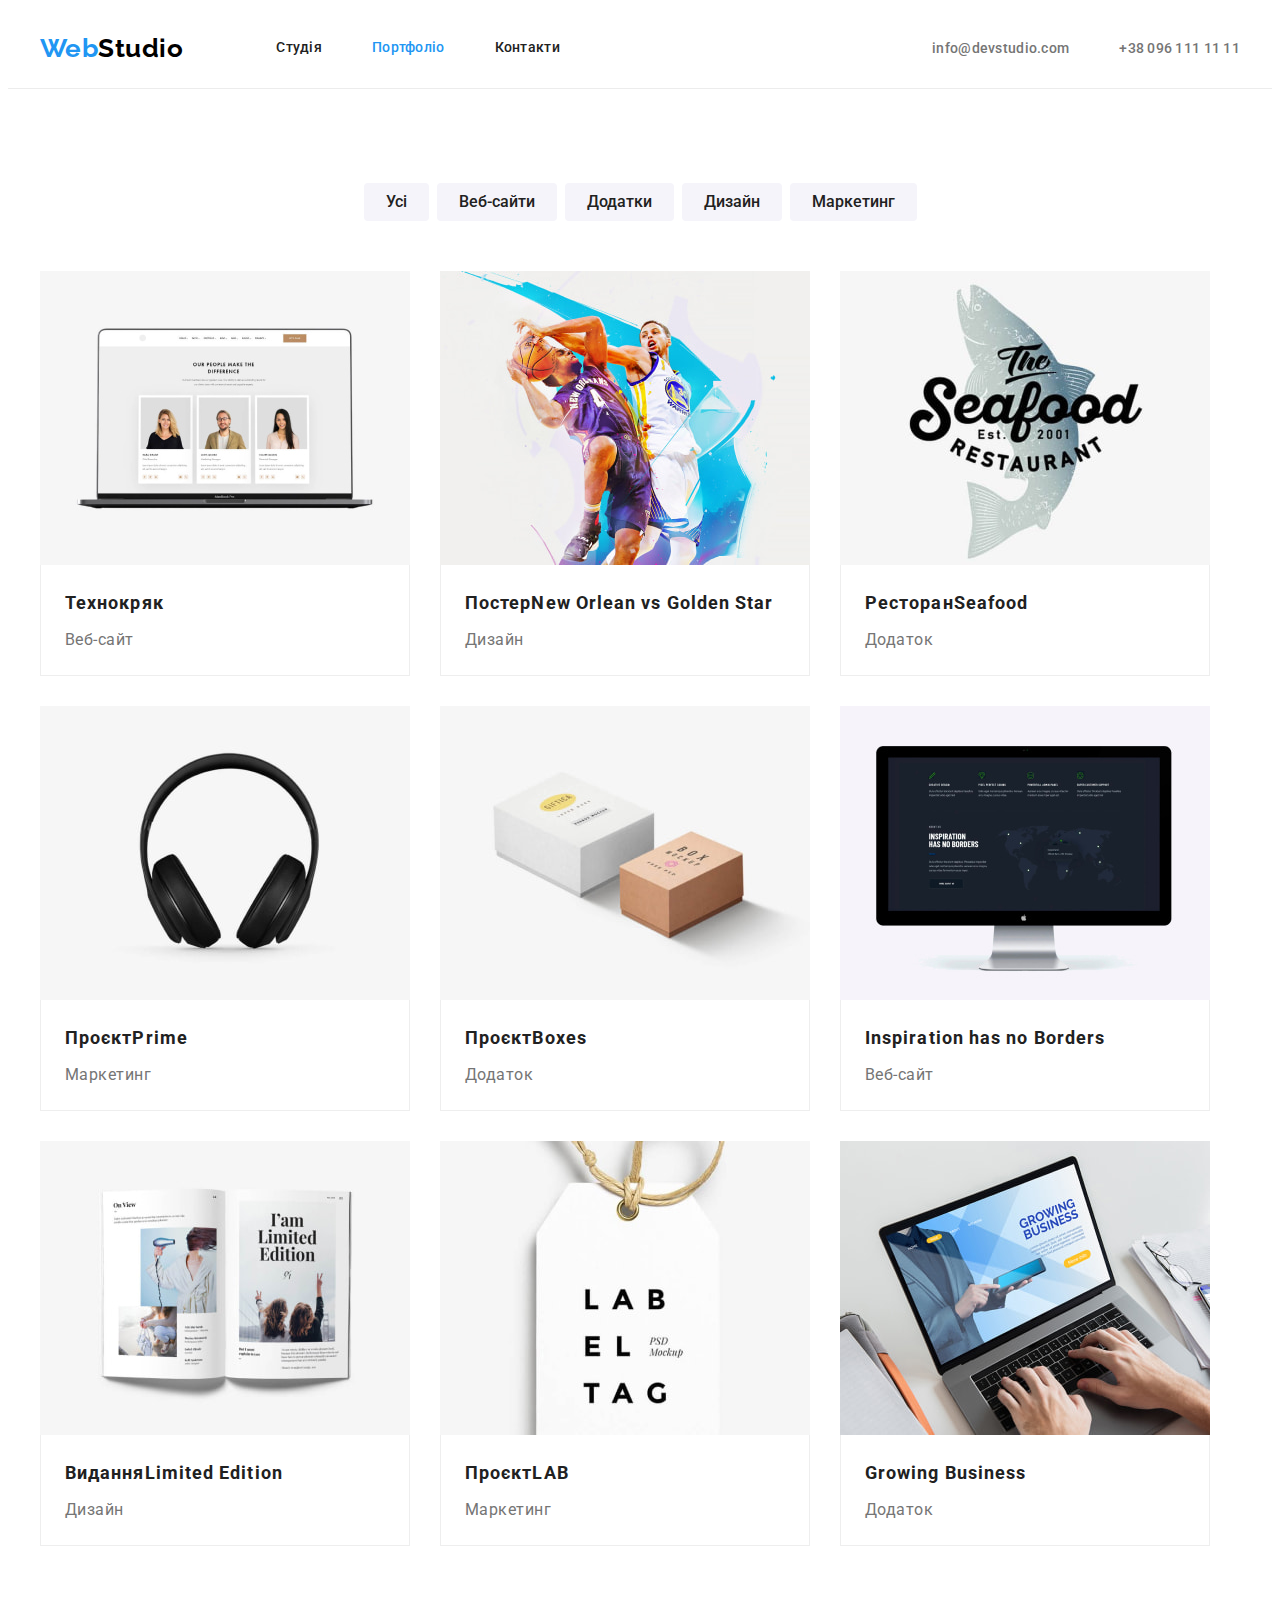
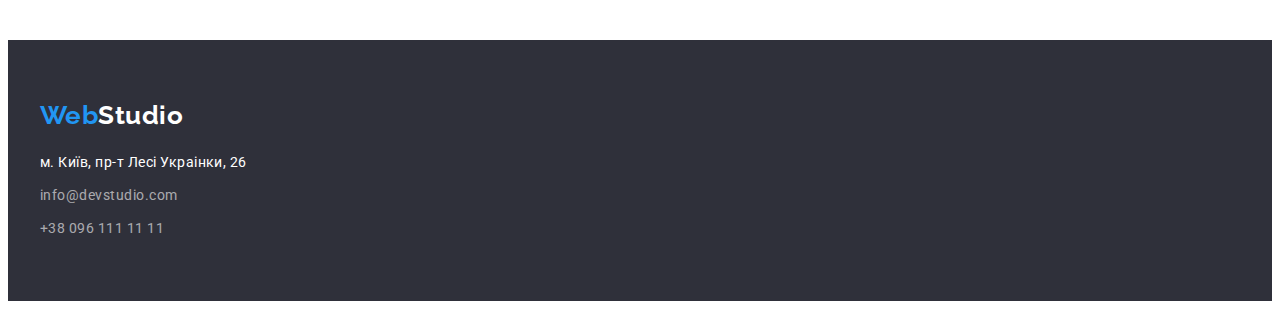
==== portfolio.html @ f10202e8 "Initial commit" ====
<!DOCTYPE html>
<html lang="uk">
<head>
  <meta charset="UTF-8" />
  <meta http-equiv="X-UA-Compatible" content="IE=edge" />
  <meta name="viewport" content="width=device-width, initial-scale=1.0" />
  <title>WebStudio</title>
  <!-- Fonts -->
  <link rel="preconnect" href="https://fonts.googleapis.com" />
  <link rel="preconnect" href="https://fonts.gstatic.com" crossorigin />
  <link href="https://fonts.googleapis.com/css2?family=Raleway:wght@700&family=Roboto:wght@400;500;700;900&display=swap" rel="stylesheet" />
  <!-- Styles -->
  <link rel="stylesheet" href="https://cdnjs.cloudflare.com/ajax/libs/modern-normalize/1.1.0/modern-normalize.min.css" integrity="sha512-wpPYUAdjBVSE4KJnH1VR1HeZfpl1ub8YT/NKx4PuQ5NmX2tKuGu6U/JRp5y+Y8XG2tV+wKQpNHVUX03MfMFn9Q==" crossorigin="anonymous" referrerpolicy="no-referrer" />
  <link rel="stylesheet" href="./css/styles.css" />
</head>
<body>
  <!-- Header (logo, menu) -->
  <header class="header">
    <div class="container header-container">
      <!-- Menu Nav -->
      <nav class="main-nav">
        <!-- Logo -->
        <a class="logo link" lang="en" href="./index.html">Web<span class="header-logo">Studio</span></a>
        <ul class="nav-list">
          <li class="nav-item">
            <a class="link" href="./index.html">Студія</a>
          </li>
          <li class="nav-item">
            <a class="link active-page" href="./portfolio.html">Портфоліо</a>
          </li>
          <li class="nav-item">
            <a class="link" href="">Контакти</a>
          </li> 
        </ul>
      </nav>

      <!-- Email,tel -->
      <ul class="contact-list">
        <li class="contact-item">
          <a class="link" href="mailto:info@devstudio.com">info@devstudio.com</a>
        </li>
        <li class="contact-item">
          <a class="link" href="tel:+380961111111">+38 096 111 11 11</a>
        </li>
      </ul>
    </div>
  </header>

<!-- Main -->
<main>
  <!-- Portfolio  -->
  <section class="section">
    <div class="container">
      <h1 class="visually-hidden">Наше портфоліо</h1>
      <!-- Filter button -->
      <ul class="filter-list">
        <li class="filter-item">
          <button class="filter-btn" type="button">Усі</button>
        </li>
        <li class="filter-item">
          <button class="filter-btn" type="button">Веб-сайти</button>
        </li>
        <li class="filter-item">
          <button class="filter-btn" type="button">Додатки</button>
        </li>
        <li class="filter-item">
          <button class="filter-btn" type="button">Дизайн</button>
        </li>
        <li class="filter-item">
          <button class="filter-btn" type="button">Маркетинг</button>
        </li>
      </ul>

      <!-- Portfolio elements -->
      <ul class="portfolio-list">
        <li class="portfolio-item">
          <a class="link" href="#">
            <img width="370" src="./images/portfolio-01.jpg" alt="Портфоліо роботи технокряк" />
            <div class="portfolio-footer">
              <h2 class="portfolio-heading">Технокряк</h2>
              <p class="portfolio-text">Веб-сайт</p>
            </div>
          </a>
        </li>
        <li class="portfolio-item">
          <a class="link" href="#">
            <img width="370" src="./images/portfolio-02.jpg"
              alt="Портфоліо роботи постер New Orlean vs Golden Star " />
            <div class="portfolio-footer">
              <h2 class="portfolio-heading">Постер<span lang="en">New Orlean vs Golden Star</span></h2>
              <p class="portfolio-text">Дизайн</p>
            </div>
          </a>
        </li>
        <li class="portfolio-item">
          <a class="link" href="#">
            <img width="370" src="./images/portfolio-03.jpg" alt="Портфоліо роботи ресторан Seafood" />
            <div class="portfolio-footer">
              <h2 class="portfolio-heading">Ресторан<span lang="en">Seafood</span></h2>
              <p class="portfolio-text">Додаток</p>
            </div>
          </a>
        </li>
        <li class="portfolio-item">
          <a class="link" href="#">
            <img width="370" src="./images/portfolio-04.jpg" alt="Портфоліо роботи проєкт Prime" />
            <div class="portfolio-footer">
              <h2 class="portfolio-heading">Проєкт<span lang="en">Prime</span></h2>
              <p class="portfolio-text">Маркетинг</p>
            </div>
          </a>
        </li>
        <li class="portfolio-item">
          <a class="link" href="#">
            <img width="370" src="./images/portfolio-05.jpg" alt="Портфоліо роботи Проєкт Boxes" />
            <div class="portfolio-footer">
              <h2 class="portfolio-heading">Проєкт<span lang="en">Boxes</span></h2>
              <p class="portfolio-text">Додаток</p>
            </div>
          </a>
        </li>
        <li class="portfolio-item">
          <a class="link" href="#">
            <img width="370" src="./images/portfolio-06.jpg" alt="Портфоліо роботи Inspiration has no Borders" />
              <div class="portfolio-footer">
              <h2 class="portfolio-heading" lang="en">Inspiration has no Borders</h2>
              <p class="portfolio-text">Веб-сайт</p>
            </div>
          </a>
          <a href=""></a>
        </li>
        <li class="portfolio-item">
          <a class="link" href="#">
            <img width="370" src="./images/portfolio-07.jpg" alt="Портфоліо роботи видання Limited Edition" />
            <div class="portfolio-footer">
              <h2 class="portfolio-heading">Видання<span lang="en">Limited Edition</span></h2>
              <p class="portfolio-text">Дизайн</p>
            </div>
          </a>
        </li>
        <li class="portfolio-item">
          <a class="link" href="#">
            <img width="370" src="./images/portfolio-08.jpg" alt="Портфоліо роботи проєкт LAB" />
            <div class="portfolio-footer">
              <h2 class="portfolio-heading">Проєкт<span lang="en">LAB</span></h2>
              <p class="portfolio-text">Маркетинг</p>
            </div>
          </a>
        </li>
        <li class="portfolio-item">
          <a class="link" href="#">
            <img width="370" src="./images/portfolio-09.jpg" alt="Портфоліо роботи Growing Business" />
            <div class="portfolio-footer">
              <h2 class="portfolio-heading" lang="en">Growing Business</h2>
              <p class="portfolio-text">Додаток</p>
            </div>
          </a>
        </li>
      </ul>
    </div>
  </section>
</main>

<!-- Footer (logo, contacts) -->
<footer class="footer">
  <div class="container">
    <a class="logo link" lang="en" href="./index.html">Web<span class="footer-logo">Studio</span></a>
    <address class="address">
      <ul class="address-list">
        <li class="address-item">
          <a class="address-map link" href="https://goo.gl/maps/CPtrU1FHBa2aNyZL9" target="_blank"
            rel="noopener noreferrer nofollow">
            м. Київ, пр-т Лесі Украінки, 26
          </a>
        </li>
        <li class="address-item">
          <a class="address-link link" href="mailto:info@devstudio.com">info@devstudio.com</a>
        </li>
        <li class="address-item">
          <a class="address-link link" href="tel:+380961111111">+38 096 111 11 11</a>
        </li>
      </ul>
    </address>
  </div>
</footer>
</body>

</html>
---- css/styles.css ----
:root {
  --bg-cl: #ffffff; /* background color */
  --heading-txt-cl: #212121; /* heading text color */
  --main-txt-cl: #757575; /* main text color  */
  --accent-cl: #2196f3; /* accent color */
  --hero-footer-bg: #2f303a; /* hero/footer background */
  --white-txt-cl: #ffffff; /* white color */
  --black-txt-cl: #000000; /* black color */
  --team-bg: #f5f4fa; /* background team */
  --btn-hover-cl: #188ce8; /* Button hover color */
  --btn-filter-bg: #f5f4fa; /* Button filter color */
}

/* Main content container*/
.container {
  width: 1200px;
  margin: 0 auto;
  padding-left: 15px;
  padding-right: 15px;

}

.section {
  padding-top: 94px;
  padding-bottom: 94px;
}

body {
  font-family: "Roboto", sans-serif;
  letter-spacing: 0.03em;
  
  color: var(--main-txt-cl);
  background-color: var(--bg-cl);
}

h1, h2, h3, h4, h5, h6, p, ul {
  margin: 0;
  padding: 0;
}

img {
    display: block;
    max-width: 100%;
    height: auto;
}

.link {
  text-decoration: none;
}

/* selecteded active page */
.nav-item .active-page {
  color: var(--accent-cl);
}

/* semantic hidden header */
.visually-hidden {
  position: absolute;
  white-space: nowrap;
  width: 1px;
  height: 1px;
  overflow: hidden;
  border: 0;
  padding: 0;
  clip: rect(0 0 0 0);
  clip-path: inset(50%);
  margin: -1px;
}

/*
|-------------------------------|
|            HEADER             |
|-------------------------------|
*/
.header {
  border-bottom: 1px solid #ECECEC;
}

.header-container {
  display: flex;
  align-items: center;
  justify-content: space-between;
}

.main-nav {
  display: flex;
  align-items: center;
}

.logo {
  font-family: "Raleway", sans-serif;
  font-weight: 700;
  font-size: 26px;
  line-height: 1.19;

  color: var(--accent-cl);
}

.header-logo {
  color: var(--black-txt-cl);
}

.nav-list {
  display: flex;
  margin-left: 93px;  
}

.nav-list a {
  display: block;
  padding-top: 32px;
  padding-bottom: 32px;

  font-weight: 500;
  font-size: 14px;
  line-height: 1.14;
  letter-spacing: 0.02em;

  color: var(--heading-txt-cl);
}

.nav-list a:hover,
.nav-list a:focus {
  color: var(--accent-cl);
}

.nav-list .nav-item + .nav-item {
  margin-left: 50px;
}

.nav-item {
  list-style-type: none;
}

.contact-list {
  display: flex;
}

.contact-list a {
  padding-top: 32px;
  padding-bottom: 32px;

  font-weight: 500;
  font-size: 14px;
  line-height: 1.14;
  letter-spacing: 0.02em;

  color: var(--main-txt-cl);
}

.contact-list a:hover,
.contact-list a:focus {
  color: var(--accent-cl);
}

.contact-item {
  list-style-type: none;
}

.contact-list .contact-item + .contact-item {
  margin-left: 50px;
}

/*
|-------------------------------|
|             MAIN              |
|-------------------------------|
*/

/**** index.html ****/

.hero {
  padding-top: 200px;
  padding-bottom: 200px;

  background: var(--hero-footer-bg);
}

.hero-heading {
  margin: 0 auto;
  width: 696px;

  font-weight: 900;
  font-size: 44px;
  line-height: 1.36;

  text-align: center;
  letter-spacing: 0.06em;
  text-transform: uppercase;

  color: var(--white-txt-cl);
}

.btn {
  display: block;
  margin: 30px auto 0 auto;
  padding: 10px 32px;

  font-family: inherit;
  font-weight: 700;
  font-size: 16px;
  line-height: 1.88;
  letter-spacing: 0.06em;

  color: var(--white-txt-cl);
  background: var(--accent-cl);
  border: none;
  cursor: pointer;

  box-shadow: 0px 4px 4px rgba(0, 0, 0, 0.15);
  border-radius: 4px;
}

.btn:hover,
.btn:focus {
  background: var(--btn-hover-cl);
}

.features {
  padding-bottom: 0;
}

.features-list {
  display: flex;
}

.features-item {
  width: 270px;
  list-style-type: none;
}

.features-list .features-item + .features-item {
  margin-left: 30px;
}

.features-heading {
  font-weight: 700;
  font-size: 14px;
  line-height: 1.14;
  text-transform: uppercase;

  color: var(--heading-txt-cl);
}

.features-text {
  margin-top: 10px;

  font-size: 14px;
  line-height: 1.71;
}

.services-heading {
  font-weight: 700;
  font-size: 36px;
  line-height: 1.17;
  text-align: center;

  color: var(--heading-txt-cl);
}

.services-list {
  display: flex;
  justify-content: space-between;
  margin-top: 50px;
}

.services-item {
  list-style-type: none;
}

.team {
  background: var(--team-bg);
}

.team-heading {
  font-weight: 700;
  font-size: 36px;
  line-height: 1.17;
  text-align: center;

  color: var(--heading-txt-cl);
}

.team-list {
  display: flex;
  justify-content: space-between;  
  margin-top: 50px;

}

.team-item {
  display: flex;
  flex-direction: column;
  list-style-type: none;

  background: var(--bg-cl);
  box-shadow: 0px 1px 3px rgba(0, 0, 0, 0.12), 0px 1px 1px rgba(0, 0, 0, 0.14), 0px 2px 1px rgba(0, 0, 0, 0.2);
  border-radius: 0px 0px 4px 4px;
}

.team-footer {
  padding: 30px;
}

.item-heading {
  font-weight: 500;
  font-size: 16px;
  line-height: 1.19;
  text-align: center;

  color: var(--heading-txt-cl);
}

.team-text {
  margin-top: 10px;
  font-size: 16px;
  line-height: 1.19;
  text-align: center;

  color: var(--main-txt-cl);
}

/**** portfolio.html ****/

.filter-list {
  display: flex;
  justify-content: center;
}

.filter-item {
  list-style-type: none;
}

.filter-list .filter-item + .filter-item {
  margin-left: 8px;
}

.filter-btn {
  padding: 6px 22px;

  font-family: inherit;
  font-weight: 500;
  font-size: 16px;
  line-height: 1.62;
  border: none;
  border-radius: 4px;

  color: var(--heading-txt-cl);
  background: var(--btn-filter-bg);

  cursor: pointer;
}

.filter-btn:hover,
.filter-btn:focus {
  color: var(--white-txt-cl);
  background: var(--accent-cl);
  box-shadow: 0px 3px 1px rgba(0, 0, 0, 0.1), 0px 1px 2px rgba(0, 0, 0, 0.08), 0px 2px 2px rgba(0, 0, 0, 0.12);
}

.portfolio-list {
  display: flex;
  flex-wrap: wrap;
  gap: 30px;
  margin-top: 50px;

}

.portfolio-item {
  list-style-type: none;
}

.portfolio-footer {
  padding: 20px 24px;
  border-left: 1px solid #EEEEEE;
  border-bottom: 1px solid #EEEEEE;
  border-right: 1px solid #EEEEEE;
}

.portfolio-heading {
  font-weight: 700;
  font-size: 18px;
  line-height: 2;
  letter-spacing: 0.06em;

  color: var(--heading-txt-cl);
}

.portfolio-text {
  margin-top: 4px;

  font-size: 16px;
  line-height: 1.88;

  color: var(--main-txt-cl);
}

/*
|-------------------------------|
|            FOOTER             |
|-------------------------------|
*/

.footer {
  padding-top: 60px;
  padding-bottom: 60px;

  background: var(--hero-footer-bg);
}

.footer-logo {
  color: var(--white-txt-cl);
}

.address {
  margin-top: 20px;
  font-style: normal;
}

.address-list a:hover,
.address-list a:focus {
  color: var(--accent-cl);
}

.address-item {
  list-style-type: none;
}

.address-list .address-item + .address-item {
  margin-top: 9px;
}

.address-map {
  font-size: 14px;
  line-height: 1.71;

  color: var(--white-txt-cl);
}

.address-link {
  font-size: 14px;
  line-height: 1.71;

  color: rgba(255, 255, 255, 0.6);
}
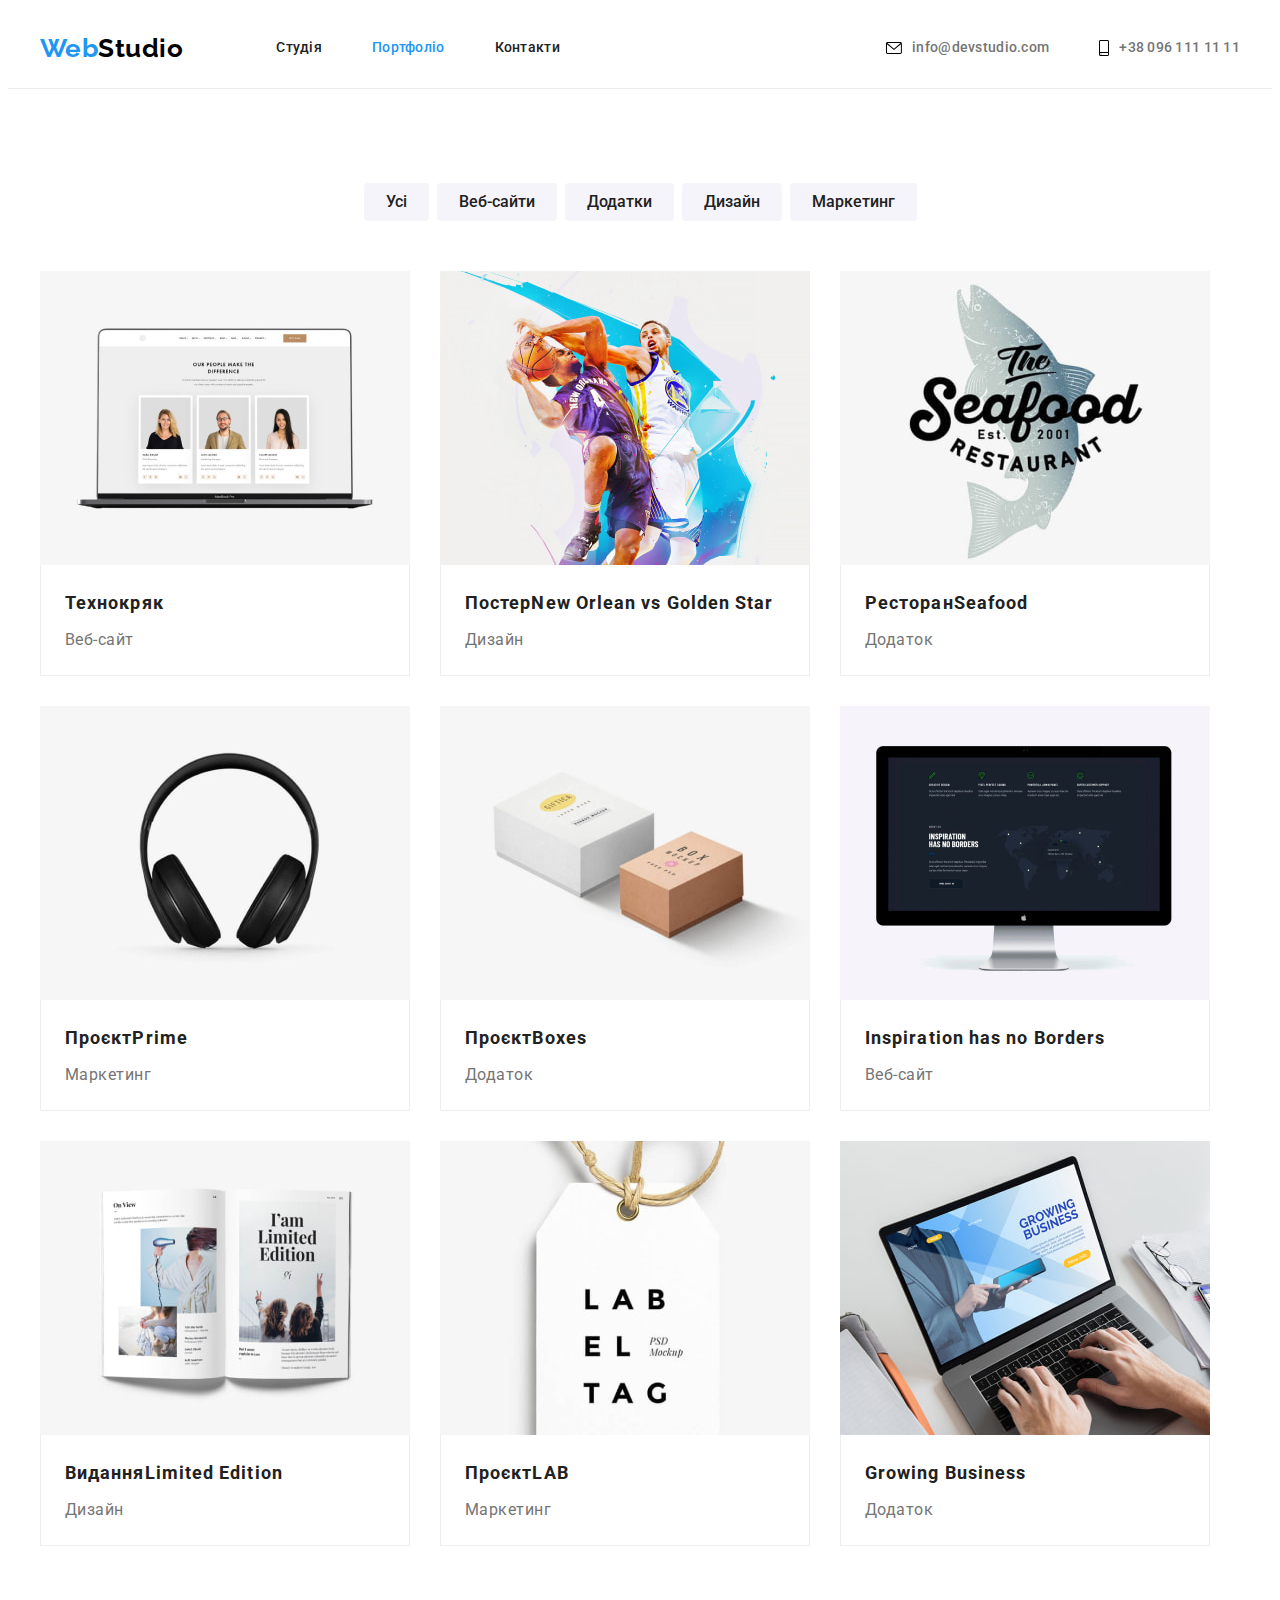
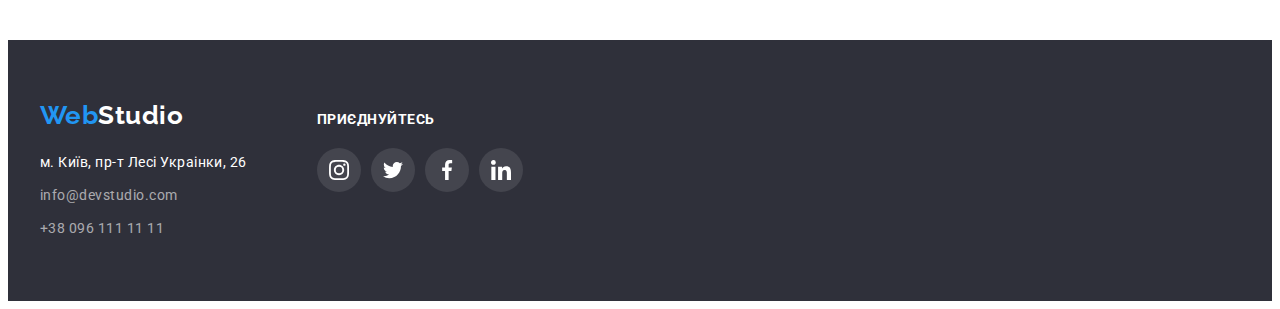
==== commit 17e2ad4e: "final" ====
--- a/portfolio.html
+++ b/portfolio.html
@@ -30,17 +30,25 @@
           </li>
           <li class="nav-item">
             <a class="link" href="">Контакти</a>
-          </li> 
+          </li>
         </ul>
       </nav>
-
+  
       <!-- Email,tel -->
       <ul class="contact-list">
         <li class="contact-item">
-          <a class="link" href="mailto:info@devstudio.com">info@devstudio.com</a>
+          <a class="link " href="mailto:info@devstudio.com">
+            <svg class="contact-icon" width="16" height="12">
+              <use href="./images/icons.svg#envelope"></use>
+            </svg>
+            info@devstudio.com</a>
         </li>
         <li class="contact-item">
-          <a class="link" href="tel:+380961111111">+38 096 111 11 11</a>
+          <a class="link" href="tel:+380961111111">
+            <svg class="contact-icon" width="10" height="16">
+              <use href="./images/icons.svg#smartphone"></use>
+            </svg>
+            +38 096 111 11 11</a>
         </li>
       </ul>
     </div>
@@ -162,27 +170,70 @@
 </main>
 
 <!-- Footer (logo, contacts) -->
-<footer class="footer">
-  <div class="container">
-    <a class="logo link" lang="en" href="./index.html">Web<span class="footer-logo">Studio</span></a>
-    <address class="address">
-      <ul class="address-list">
-        <li class="address-item">
-          <a class="address-map link" href="https://goo.gl/maps/CPtrU1FHBa2aNyZL9" target="_blank"
-            rel="noopener noreferrer nofollow">
-            м. Київ, пр-т Лесі Украінки, 26
-          </a>
-        </li>
-        <li class="address-item">
-          <a class="address-link link" href="mailto:info@devstudio.com">info@devstudio.com</a>
-        </li>
-        <li class="address-item">
-          <a class="address-link link" href="tel:+380961111111">+38 096 111 11 11</a>
-        </li>
-      </ul>
-    </address>
-  </div>
-</footer>
+  <footer class="footer">
+    <div class="container">
+      <!-- logo, contacts -->
+      <div class="footer-blocks">
+        <div>
+          <a class="logo link" lang="en" href="./index.html">Web<span class="footer-logo">Studio</span></a>
+          <address class="address">
+            <ul class="address-list">
+              <li class="address-item">
+                <a class="address-map link" href="https://goo.gl/maps/CPtrU1FHBa2aNyZL9" target="_blank"
+                  rel="noopener noreferrer nofollow">
+                  м. Київ, пр-т Лесі Украінки, 26
+                </a>
+              </li>
+              <li class="address-item">
+                <a class="address-link link" href="mailto:info@devstudio.com">info@devstudio.com</a>
+              </li>
+              <li class="address-item">
+                <a class="address-link link" href="tel:+380961111111">+38 096 111 11 11</a>
+              </li>
+            </ul>
+          </address>
+        </div>
+        <!-- social icons -->
+        <div class="social-links">
+          <p class="social-heading">Приєднуйтесь</p>
+  
+          <ul class="footer-social">
+            <li class="footer-icon-item">
+              <a class="footer-icon-link" href="https://www.instagram.com/" target="_blank"
+                rel="noopener noreferrer nofollow">
+                <svg width="20" height="20">
+                  <use href="./images/icons.svg#instagram"></use>
+                </svg>
+              </a>
+            </li>
+            <li class="footer-icon-item">
+              <a class="footer-icon-link" href="https://twitter.com/" target="_blank" rel="noopener noreferrer nofollow">
+                <svg width="20" height="20">
+                  <use href="./images/icons.svg#twitter"></use>
+                </svg>
+              </a>
+            </li>
+            <li class="footer-icon-item">
+              <a class="footer-icon-link" href="https://www.facebook.com/" target="_blank"
+                rel="noopener noreferrer nofollow">
+                <svg width="20" height="20">
+                  <use href="./images/icons.svg#facebook"></use>
+                </svg>
+              </a>
+            </li>
+            <li class="footer-icon-item">
+              <a class="footer-icon-link" href="https://www.linkedin.com/" target="_blank"
+                rel="noopener noreferrer nofollow">
+                <svg width="20" height="20">
+                  <use href="./images/icons.svg#linkedin"></use>
+                </svg>
+              </a>
+            </li>
+          </ul>
+        </div>
+      </div>
+    </div>
+  </footer>
 </body>
 
 </html>--- a/css/styles.css
+++ b/css/styles.css
@@ -9,6 +9,7 @@
   --team-bg: #f5f4fa; /* background team */
   --btn-hover-cl: #188ce8; /* Button hover color */
   --btn-filter-bg: #f5f4fa; /* Button filter color */
+  --icon-color: #AFB1B8;  /* icon color */
 }
 
 /* Main content container*/
@@ -36,6 +37,7 @@
 h1, h2, h3, h4, h5, h6, p, ul {
   margin: 0;
   padding: 0;
+  list-style-type: none;
 }
 
 img {
@@ -127,10 +129,6 @@
   margin-left: 50px;
 }
 
-.nav-item {
-  list-style-type: none;
-}
-
 .contact-list {
   display: flex;
 }
@@ -150,14 +148,20 @@
 .contact-list a:hover,
 .contact-list a:focus {
   color: var(--accent-cl);
-}
-
-.contact-item {
-  list-style-type: none;
+  fill: var(--accent-cl);
 }
 
 .contact-list .contact-item + .contact-item {
   margin-left: 50px;
+}
+
+.contact-item > a {
+  display: flex;
+  align-items: center;
+}
+
+.contact-icon {
+  margin-right: 10px;
 }
 
 /*
@@ -175,6 +179,20 @@
   background: var(--hero-footer-bg);
 }
 
+.overlay {
+  margin-left: auto;
+  margin-right: auto;
+  max-width: 1600px;
+  height: 600px;
+
+  background-image: 
+  linear-gradient(rgba(47, 48, 58, 0.4), rgba(47, 48, 58, 0.4)),
+  url(../images/background.jpg);
+
+  background-position: center;
+  background-size: cover;
+}
+
 .hero-heading {
   margin: 0 auto;
   width: 696px;
@@ -225,7 +243,6 @@
 
 .features-item {
   width: 270px;
-  list-style-type: none;
 }
 
 .features-list .features-item + .features-item {
@@ -233,6 +250,8 @@
 }
 
 .features-heading {
+  margin-top: 30px;
+
   font-weight: 700;
   font-size: 14px;
   line-height: 1.14;
@@ -263,10 +282,6 @@
   margin-top: 50px;
 }
 
-.services-item {
-  list-style-type: none;
-}
-
 .team {
   background: var(--team-bg);
 }
@@ -290,7 +305,6 @@
 .team-item {
   display: flex;
   flex-direction: column;
-  list-style-type: none;
 
   background: var(--bg-cl);
   box-shadow: 0px 1px 3px rgba(0, 0, 0, 0.12), 0px 1px 1px rgba(0, 0, 0, 0.14), 0px 2px 1px rgba(0, 0, 0, 0.2);
@@ -298,7 +312,7 @@
 }
 
 .team-footer {
-  padding: 30px;
+  padding: 30px 32px;
 }
 
 .item-heading {
@@ -319,15 +333,75 @@
   color: var(--main-txt-cl);
 }
 
+.team-icon-list {
+  display: flex;
+  justify-content: space-between;
+
+  margin-top: 16px;
+}
+
+.team-icon-link {
+  display: flex;
+  justify-content: center;
+  align-items: center;
+  width: 44px;
+  height: 44px;
+
+  fill: var(--icon-color);
+
+  border-radius: 50%;
+}
+
+.team-icon-link:hover,
+.team-icon-link:focus {
+  fill: var(--bg-cl);
+  background-color: var(--accent-cl);
+}
+
+
+
+.clients-heading {
+  font-weight: 700;
+  font-size: 36px;
+  line-height: 1.17;
+  text-align: center;
+
+  color: var(--heading-txt-cl);
+}
+
+.clients-list {
+  display: flex;
+  justify-content: space-between;
+  margin-top: 50px;
+}
+
+.clients-list > li {
+  border: 1px solid #AFB1B8;
+  border-radius: 4px;
+}
+
+.clients-list > li:hover,
+.clients-list > li:focus {
+  border-color: var(--accent-cl);
+}
+
+.clients-link {
+  fill: var(--icon-color);
+}
+
+.clients-link:hover,
+.clients-link:focus {
+  fill: var(--accent-cl);
+}
+
+.client-icon {
+  display: block;
+}
 /**** portfolio.html ****/
 
 .filter-list {
   display: flex;
   justify-content: center;
-}
-
-.filter-item {
-  list-style-type: none;
 }
 
 .filter-list .filter-item + .filter-item {
@@ -365,8 +439,9 @@
 
 }
 
-.portfolio-item {
-  list-style-type: none;
+.portfolio-item:hover,
+.portfolio-item:focus {
+  box-shadow: 0px 1px 1px rgba(0, 0, 0, 0.12), 0px 4px 4px rgba(0, 0, 0, 0.06), 1px 4px 6px rgba(0, 0, 0, 0.16);
 }
 
 .portfolio-footer {
@@ -407,6 +482,11 @@
   background: var(--hero-footer-bg);
 }
 
+.footer-blocks {
+  display: flex;
+  align-items: baseline;
+}
+
 .footer-logo {
   color: var(--white-txt-cl);
 }
@@ -421,10 +501,6 @@
   color: var(--accent-cl);
 }
 
-.address-item {
-  list-style-type: none;
-}
-
 .address-list .address-item + .address-item {
   margin-top: 9px;
 }
@@ -442,3 +518,44 @@
 
   color: rgba(255, 255, 255, 0.6);
 }
+
+.social-links {
+  margin-left: 70px;
+}
+
+.social-heading {
+  font-weight: 700;
+  font-size: 14px;
+  line-height: 1.14;
+  text-transform: uppercase;
+
+  color: var(--white-txt-cl);
+}
+
+.footer-social {
+  display: flex;
+  margin-top: 20px;
+}
+
+.footer-social  .footer-icon-item + .footer-icon-item {
+  margin-left: 10px;
+}
+
+
+.footer-icon-link {
+  display: flex;
+  justify-content: center;
+  align-items: center;
+  width: 44px;
+  height: 44px;
+
+  fill: var(--bg-cl);
+
+  border-radius: 50%;
+  background: rgba(255, 255, 255, 0.1);
+}
+
+.footer-icon-link:hover,
+.footer-icon-link:focus {
+  background-color: var(--accent-cl);
+}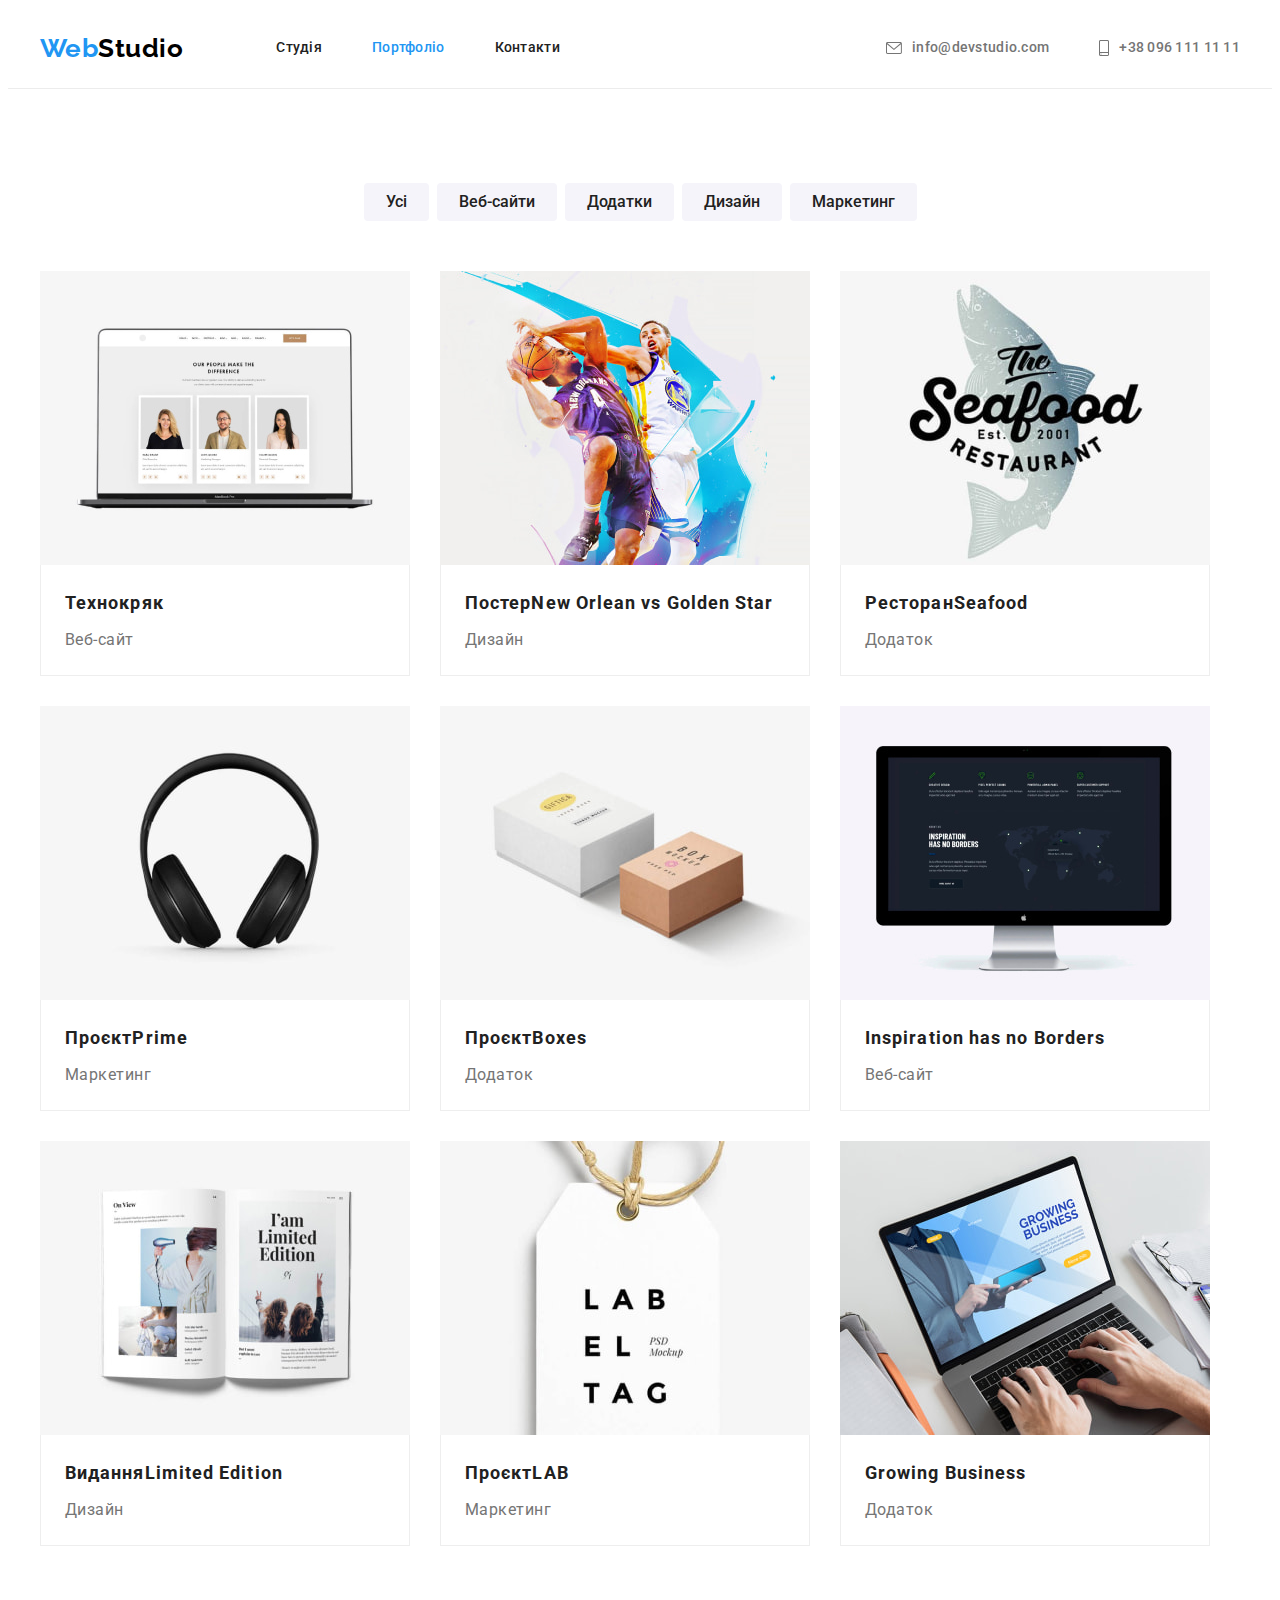
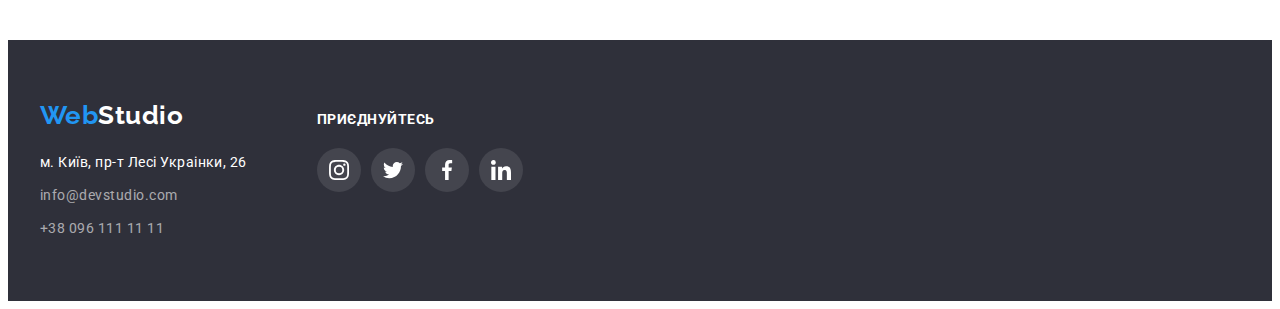
==== commit 79885c89: "After mentor feedback" ====
--- a/portfolio.html
+++ b/portfolio.html
@@ -37,14 +37,14 @@
       <!-- Email,tel -->
       <ul class="contact-list">
         <li class="contact-item">
-          <a class="link " href="mailto:info@devstudio.com">
+          <a class="link contact-link" href="mailto:info@devstudio.com">
             <svg class="contact-icon" width="16" height="12">
               <use href="./images/icons.svg#envelope"></use>
             </svg>
             info@devstudio.com</a>
         </li>
         <li class="contact-item">
-          <a class="link" href="tel:+380961111111">
+          <a class="link contact-link" href="tel:+380961111111">
             <svg class="contact-icon" width="10" height="16">
               <use href="./images/icons.svg#smartphone"></use>
             </svg>
@@ -82,7 +82,7 @@
       <!-- Portfolio elements -->
       <ul class="portfolio-list">
         <li class="portfolio-item">
-          <a class="link" href="#">
+          <a class="link portfolio-link" href="#">
             <img width="370" src="./images/portfolio-01.jpg" alt="Портфоліо роботи технокряк" />
             <div class="portfolio-footer">
               <h2 class="portfolio-heading">Технокряк</h2>
@@ -91,7 +91,7 @@
           </a>
         </li>
         <li class="portfolio-item">
-          <a class="link" href="#">
+          <a class="link portfolio-link" href="#">
             <img width="370" src="./images/portfolio-02.jpg"
               alt="Портфоліо роботи постер New Orlean vs Golden Star " />
             <div class="portfolio-footer">
@@ -101,7 +101,7 @@
           </a>
         </li>
         <li class="portfolio-item">
-          <a class="link" href="#">
+          <a class="link portfolio-link" href="#">
             <img width="370" src="./images/portfolio-03.jpg" alt="Портфоліо роботи ресторан Seafood" />
             <div class="portfolio-footer">
               <h2 class="portfolio-heading">Ресторан<span lang="en">Seafood</span></h2>
@@ -110,7 +110,7 @@
           </a>
         </li>
         <li class="portfolio-item">
-          <a class="link" href="#">
+          <a class="link portfolio-link" href="#">
             <img width="370" src="./images/portfolio-04.jpg" alt="Портфоліо роботи проєкт Prime" />
             <div class="portfolio-footer">
               <h2 class="portfolio-heading">Проєкт<span lang="en">Prime</span></h2>
@@ -119,7 +119,7 @@
           </a>
         </li>
         <li class="portfolio-item">
-          <a class="link" href="#">
+          <a class="link portfolio-link" href="#">
             <img width="370" src="./images/portfolio-05.jpg" alt="Портфоліо роботи Проєкт Boxes" />
             <div class="portfolio-footer">
               <h2 class="portfolio-heading">Проєкт<span lang="en">Boxes</span></h2>
@@ -128,7 +128,7 @@
           </a>
         </li>
         <li class="portfolio-item">
-          <a class="link" href="#">
+          <a class="link portfolio-link" href="#">
             <img width="370" src="./images/portfolio-06.jpg" alt="Портфоліо роботи Inspiration has no Borders" />
               <div class="portfolio-footer">
               <h2 class="portfolio-heading" lang="en">Inspiration has no Borders</h2>
@@ -138,7 +138,7 @@
           <a href=""></a>
         </li>
         <li class="portfolio-item">
-          <a class="link" href="#">
+          <a class="link portfolio-link" href="#">
             <img width="370" src="./images/portfolio-07.jpg" alt="Портфоліо роботи видання Limited Edition" />
             <div class="portfolio-footer">
               <h2 class="portfolio-heading">Видання<span lang="en">Limited Edition</span></h2>
@@ -147,7 +147,7 @@
           </a>
         </li>
         <li class="portfolio-item">
-          <a class="link" href="#">
+          <a class="link portfolio-link" href="#">
             <img width="370" src="./images/portfolio-08.jpg" alt="Портфоліо роботи проєкт LAB" />
             <div class="portfolio-footer">
               <h2 class="portfolio-heading">Проєкт<span lang="en">LAB</span></h2>
@@ -156,7 +156,7 @@
           </a>
         </li>
         <li class="portfolio-item">
-          <a class="link" href="#">
+          <a class="link portfolio-link" href="#">
             <img width="370" src="./images/portfolio-09.jpg" alt="Портфоліо роботи Growing Business" />
             <div class="portfolio-footer">
               <h2 class="portfolio-heading" lang="en">Growing Business</h2>
--- a/css/styles.css
+++ b/css/styles.css
@@ -1,5 +1,6 @@
 :root {
   --bg-cl: #ffffff; /* background color */
+  --bg-second-cl: #F5F4FA;
   --heading-txt-cl: #212121; /* heading text color */
   --main-txt-cl: #757575; /* main text color  */
   --accent-cl: #2196f3; /* accent color */
@@ -143,12 +144,12 @@
   letter-spacing: 0.02em;
 
   color: var(--main-txt-cl);
-}
-
-.contact-list a:hover,
-.contact-list a:focus {
+  fill: currentColor;
+}
+
+.contact-link:hover,
+.contact-link:focus {
   color: var(--accent-cl);
-  fill: var(--accent-cl);
 }
 
 .contact-list .contact-item + .contact-item {
@@ -241,12 +242,19 @@
   display: flex;
 }
 
-.features-item {
-  width: 270px;
-}
-
 .features-list .features-item + .features-item {
   margin-left: 30px;
+}
+
+.features-icons {
+  display: flex;
+  justify-content: center;
+  align-items: center;
+  width: 270px;
+  height: 120px;
+  
+  background-color: var(--bg-second-cl);
+  border-radius: 4px;
 }
 
 .features-heading {
@@ -375,23 +383,27 @@
   margin-top: 50px;
 }
 
-.clients-list > li {
-  border: 1px solid #AFB1B8;
-  border-radius: 4px;
-}
-
-.clients-list > li:hover,
-.clients-list > li:focus {
-  border-color: var(--accent-cl);
+.clients-item {
+  width: 170px;
+  height: 92px;
 }
 
 .clients-link {
+  display: flex;
+  justify-content: center;
+  align-items: center;
+  width: 100%;
+  height: 100%;
+
   fill: var(--icon-color);
+  border: 1px solid var(--icon-color);
+  border-radius: 4px;  
 }
 
 .clients-link:hover,
 .clients-link:focus {
   fill: var(--accent-cl);
+  border-color: var(--accent-cl);
 }
 
 .client-icon {
@@ -439,8 +451,12 @@
 
 }
 
-.portfolio-item:hover,
-.portfolio-item:focus {
+.portfolio-link {
+  display: block;
+}
+
+.portfolio-link:hover,
+.portfolio-link:focus {
   box-shadow: 0px 1px 1px rgba(0, 0, 0, 0.12), 0px 4px 4px rgba(0, 0, 0, 0.06), 1px 4px 6px rgba(0, 0, 0, 0.16);
 }
 
